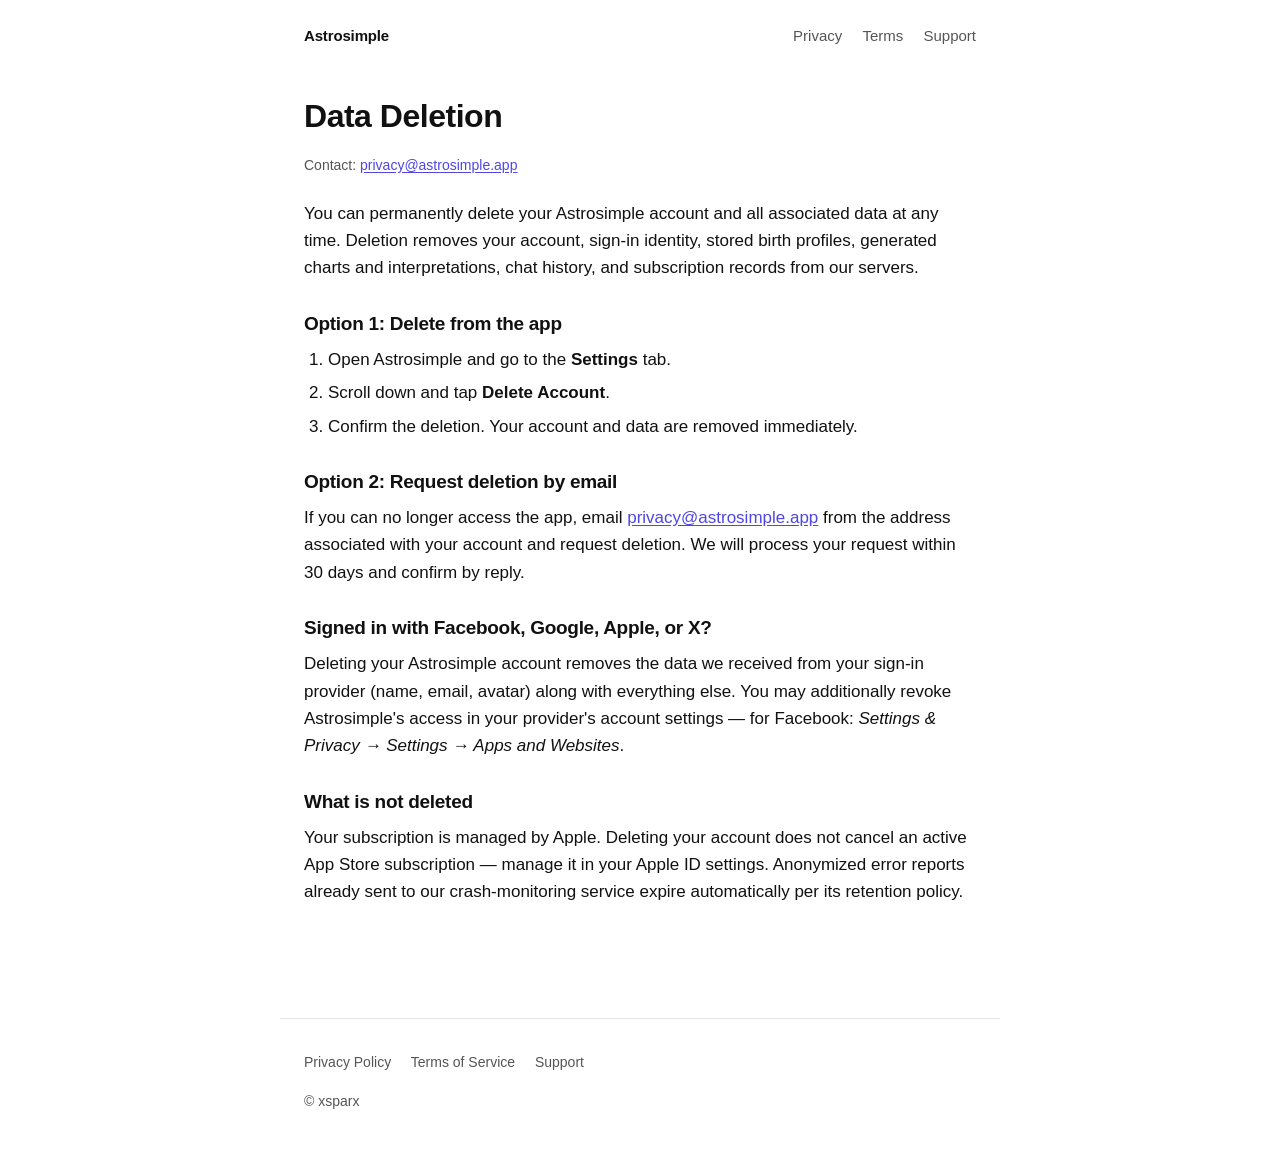
==== data-deletion/index.html @ 315b2135 "Add /data-deletion page for Meta app review Co-Authored-By: Claude Opus 4.8 <noreply@anthropic.com>" ====
<!doctype html>
<html lang="en">
<head>
  <meta charset="utf-8" />
  <meta name="viewport" content="width=device-width, initial-scale=1" />
  <title>Data Deletion — Astrosimple</title>
  <meta name="description" content="How to delete your Astrosimple account and all associated data." />
  <link rel="stylesheet" href="/styles.css" />
  <link rel="icon" href="/favicon.ico" sizes="any" />
</head>
<body>
  <header class="site">
    <a class="brand" href="/">Astrosimple</a>
    <nav>
      <a href="/privacy/">Privacy</a>
      <a href="/terms/">Terms</a>
      <a href="/support/">Support</a>
    </nav>
  </header>

  <main>
    <h1>Data Deletion</h1>
    <p class="meta">
      Contact: <a href="mailto:privacy@astrosimple.app">privacy@astrosimple.app</a>
    </p>

    <p>You can permanently delete your Astrosimple account and all associated data at any time. Deletion removes your account, sign-in identity, stored birth profiles, generated charts and interpretations, chat history, and subscription records from our servers.</p>

    <h3>Option 1: Delete from the app</h3>
    <ol>
      <li>Open Astrosimple and go to the <strong>Settings</strong> tab.</li>
      <li>Scroll down and tap <strong>Delete Account</strong>.</li>
      <li>Confirm the deletion. Your account and data are removed immediately.</li>
    </ol>

    <h3>Option 2: Request deletion by email</h3>
    <p>If you can no longer access the app, email <a href="mailto:privacy@astrosimple.app">privacy@astrosimple.app</a> from the address associated with your account and request deletion. We will process your request within 30 days and confirm by reply.</p>

    <h3>Signed in with Facebook, Google, Apple, or X?</h3>
    <p>Deleting your Astrosimple account removes the data we received from your sign-in provider (name, email, avatar) along with everything else. You may additionally revoke Astrosimple's access in your provider's account settings — for Facebook: <em>Settings &amp; Privacy → Settings → Apps and Websites</em>.</p>

    <h3>What is not deleted</h3>
    <p>Your subscription is managed by Apple. Deleting your account does not cancel an active App Store subscription — manage it in your Apple ID settings. Anonymized error reports already sent to our crash-monitoring service expire automatically per its retention policy.</p>
  </main>

  <footer class="site">
    <div>
      <a href="/privacy/">Privacy Policy</a>
      <a href="/terms/">Terms of Service</a>
      <a href="/support/">Support</a>
    </div>
    <p style="margin-top: 16px;">&copy; xsparx</p>
  </footer>
</body>
</html>
---- styles.css ----
:root {
  color-scheme: light dark;

  --bg: #ffffff;
  --fg: #111111;
  --fg-muted: #555555;
  --link: #4f46e5;
  --link-hover: #312e81;
  --border: #e5e5e5;
  --card: #fafafa;
  --max: 720px;
}

@media (prefers-color-scheme: dark) {
  :root {
    --bg: #0b0b0f;
    --fg: #f2f2f2;
    --fg-muted: #9aa0a6;
    --link: #a5b4fc;
    --link-hover: #c7d2fe;
    --border: #2a2a30;
    --card: #16161d;
  }
}

* { box-sizing: border-box; }

html, body {
  margin: 0;
  padding: 0;
  background: var(--bg);
  color: var(--fg);
  font-family: -apple-system, BlinkMacSystemFont, "SF Pro Text", "Segoe UI",
               Roboto, Oxygen, Ubuntu, Cantarell, "Helvetica Neue", Arial, sans-serif;
  font-size: 17px;
  line-height: 1.6;
  -webkit-font-smoothing: antialiased;
  -moz-osx-font-smoothing: grayscale;
  text-rendering: optimizeLegibility;
}

main {
  max-width: var(--max);
  margin: 0 auto;
  padding: 48px 24px 96px;
}

header.site {
  max-width: var(--max);
  margin: 0 auto;
  padding: 24px 24px 0;
  display: flex;
  align-items: center;
  justify-content: space-between;
  font-size: 15px;
}

header.site a.brand {
  font-weight: 600;
  text-decoration: none;
  color: var(--fg);
  letter-spacing: -0.01em;
}

header.site nav a {
  color: var(--fg-muted);
  text-decoration: none;
  margin-left: 16px;
}

header.site nav a:hover { color: var(--fg); }

footer.site {
  max-width: var(--max);
  margin: 0 auto;
  padding: 32px 24px 48px;
  font-size: 14px;
  color: var(--fg-muted);
  border-top: 1px solid var(--border);
}

footer.site a {
  color: var(--fg-muted);
  text-decoration: none;
  margin-right: 16px;
}

footer.site a:hover { color: var(--fg); }

h1, h2, h3, h4 {
  letter-spacing: -0.015em;
  line-height: 1.3;
  margin-top: 1.6em;
  margin-bottom: 0.5em;
}

h1 { font-size: 32px; margin-top: 0; }
h2 { font-size: 24px; }
h3 { font-size: 19px; }

p, ul, ol { margin: 0 0 1em 0; }

a { color: var(--link); text-decoration: underline; text-underline-offset: 2px; }
a:hover { color: var(--link-hover); }

ul, ol { padding-left: 24px; }
li { margin-bottom: 6px; }

hr {
  border: 0;
  border-top: 1px solid var(--border);
  margin: 48px 0;
}

blockquote {
  margin: 16px 0;
  padding: 12px 16px;
  background: var(--card);
  border-left: 3px solid var(--border);
  color: var(--fg-muted);
  font-size: 15px;
}

code {
  font-family: ui-monospace, SFMono-Regular, "SF Mono", Menlo, Consolas, monospace;
  font-size: 0.9em;
  background: var(--card);
  padding: 1px 6px;
  border-radius: 4px;
}

.meta {
  color: var(--fg-muted);
  font-size: 14px;
  margin-bottom: 24px;
}

.lang-switch {
  display: inline-flex;
  gap: 8px;
  margin: 16px 0 32px;
  padding: 4px;
  border: 1px solid var(--border);
  border-radius: 8px;
  background: var(--card);
  font-size: 14px;
}

.lang-switch a {
  padding: 6px 12px;
  text-decoration: none;
  color: var(--fg-muted);
  border-radius: 6px;
}

.lang-switch a.active {
  background: var(--bg);
  color: var(--fg);
  font-weight: 500;
}

.hero {
  padding: 64px 0 32px;
}

.hero h1 {
  font-size: 44px;
  margin: 0 0 12px;
}

.hero p.lede {
  font-size: 19px;
  color: var(--fg-muted);
  max-width: 520px;
  margin: 0 0 24px;
}

.cta-row {
  display: flex;
  flex-wrap: wrap;
  gap: 12px;
  margin-top: 24px;
}

.cta {
  display: inline-block;
  padding: 12px 20px;
  border-radius: 10px;
  background: var(--fg);
  color: var(--bg);
  text-decoration: none;
  font-weight: 500;
  font-size: 15px;
}

.cta.secondary {
  background: transparent;
  color: var(--fg);
  border: 1px solid var(--border);
}

.feature-grid {
  display: grid;
  grid-template-columns: 1fr 1fr;
  gap: 16px;
  margin: 48px 0;
}

@media (max-width: 600px) {
  .feature-grid { grid-template-columns: 1fr; }
  .hero h1 { font-size: 36px; }
  main { padding: 32px 20px 64px; }
}

.feature {
  padding: 20px;
  border: 1px solid var(--border);
  border-radius: 12px;
  background: var(--card);
}

.feature h3 { margin: 0 0 6px; font-size: 17px; }
.feature p { margin: 0; font-size: 15px; color: var(--fg-muted); }
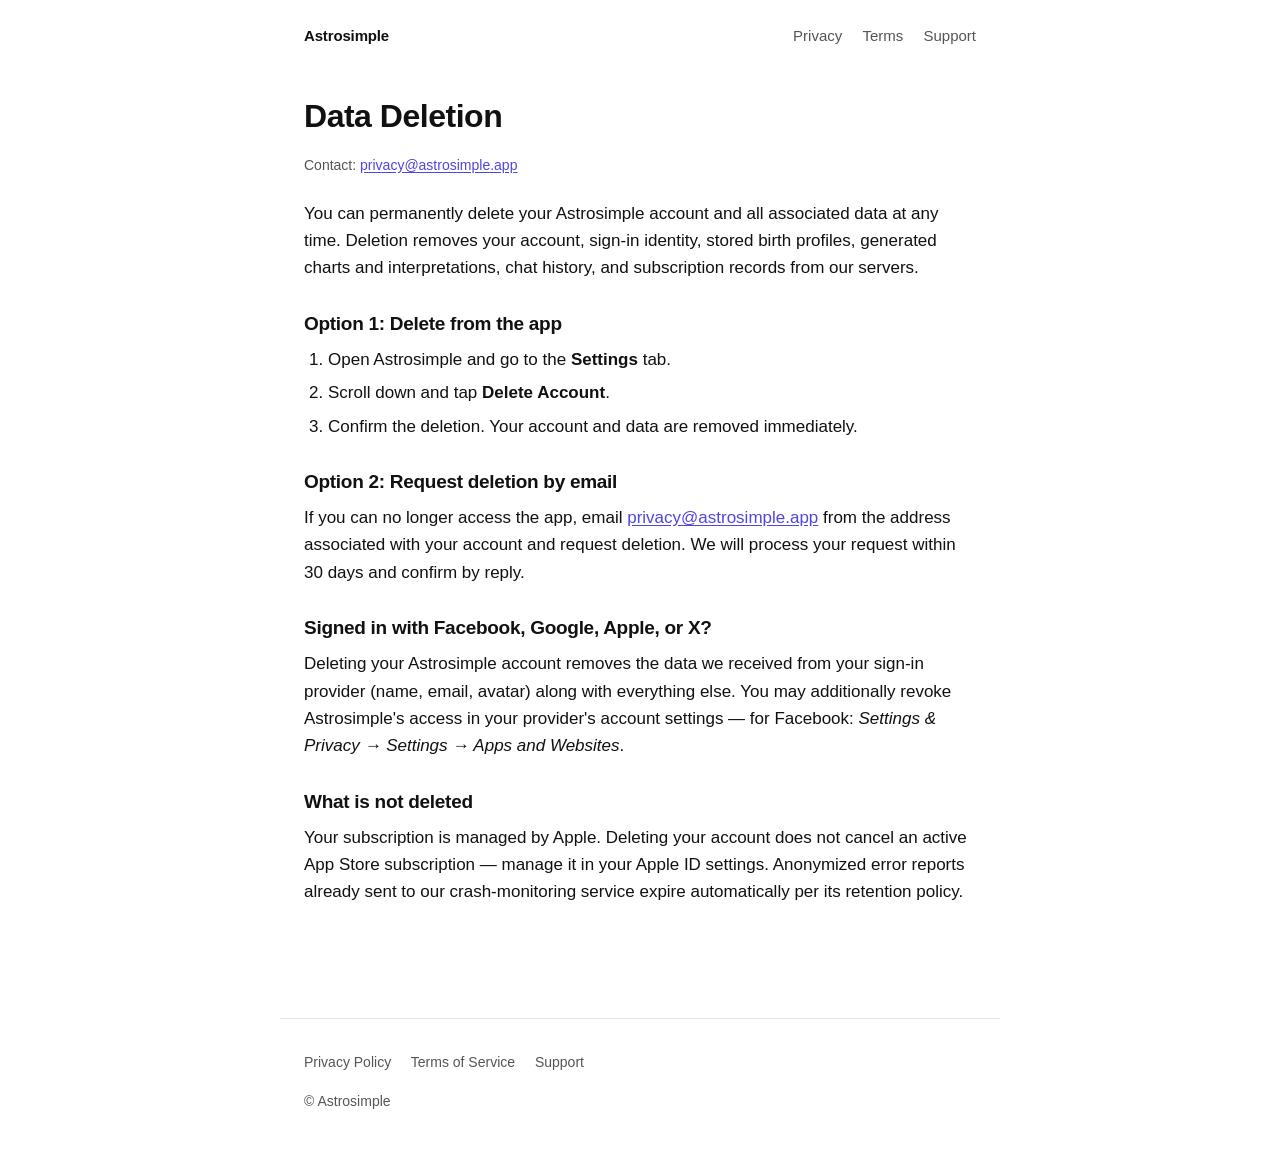
==== commit 6f93e5a2: "Remove xsparx branding, drop RU support section and AI consent toggle copy - Replace © xsparx with ©" ====
--- a/data-deletion/index.html
+++ b/data-deletion/index.html
@@ -49,7 +49,7 @@
       <a href="/terms/">Terms of Service</a>
       <a href="/support/">Support</a>
     </div>
-    <p style="margin-top: 16px;">&copy; xsparx</p>
+    <p style="margin-top: 16px;">&copy; Astrosimple</p>
   </footer>
 </body>
 </html>
--- a/styles.css
+++ b/styles.css
@@ -135,30 +135,6 @@
   margin-bottom: 24px;
 }
 
-.lang-switch {
-  display: inline-flex;
-  gap: 8px;
-  margin: 16px 0 32px;
-  padding: 4px;
-  border: 1px solid var(--border);
-  border-radius: 8px;
-  background: var(--card);
-  font-size: 14px;
-}
-
-.lang-switch a {
-  padding: 6px 12px;
-  text-decoration: none;
-  color: var(--fg-muted);
-  border-radius: 6px;
-}
-
-.lang-switch a.active {
-  background: var(--bg);
-  color: var(--fg);
-  font-weight: 500;
-}
-
 .hero {
   padding: 64px 0 32px;
 }
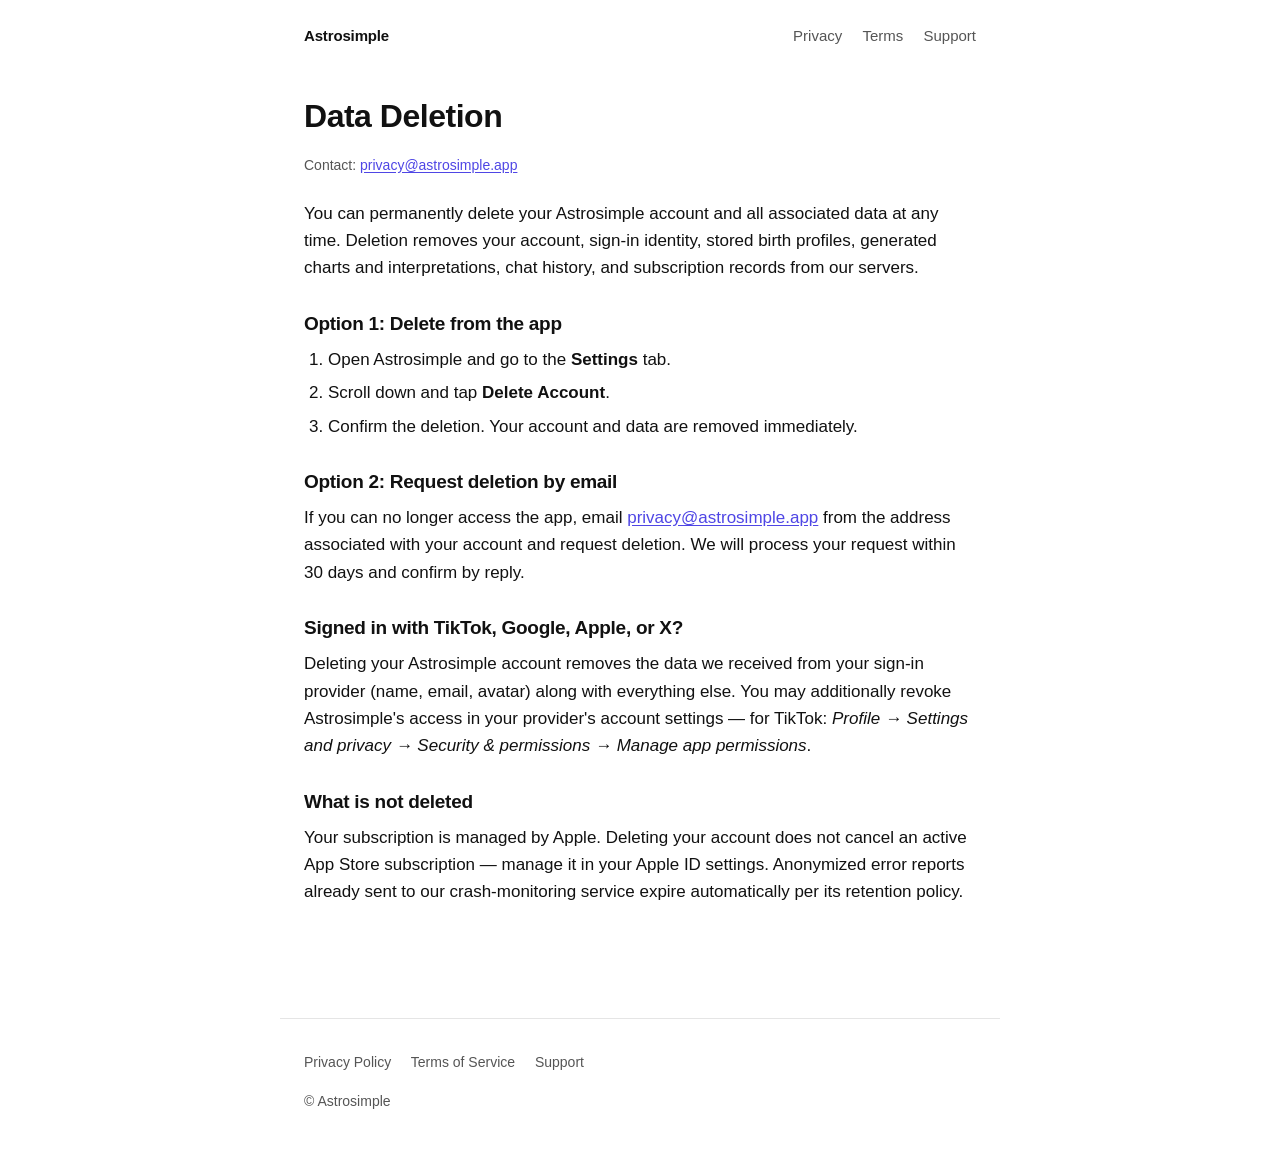
==== commit 7f52cb09: "Swap Facebook sign-in references for TikTok across legal docs Privacy, terms, and data-deletion page" ====
--- a/data-deletion/index.html
+++ b/data-deletion/index.html
@@ -36,8 +36,8 @@
     <h3>Option 2: Request deletion by email</h3>
     <p>If you can no longer access the app, email <a href="mailto:privacy@astrosimple.app">privacy@astrosimple.app</a> from the address associated with your account and request deletion. We will process your request within 30 days and confirm by reply.</p>
 
-    <h3>Signed in with Facebook, Google, Apple, or X?</h3>
-    <p>Deleting your Astrosimple account removes the data we received from your sign-in provider (name, email, avatar) along with everything else. You may additionally revoke Astrosimple's access in your provider's account settings — for Facebook: <em>Settings &amp; Privacy → Settings → Apps and Websites</em>.</p>
+    <h3>Signed in with TikTok, Google, Apple, or X?</h3>
+    <p>Deleting your Astrosimple account removes the data we received from your sign-in provider (name, email, avatar) along with everything else. You may additionally revoke Astrosimple's access in your provider's account settings — for TikTok: <em>Profile → Settings and privacy → Security &amp; permissions → Manage app permissions</em>.</p>
 
     <h3>What is not deleted</h3>
     <p>Your subscription is managed by Apple. Deleting your account does not cancel an active App Store subscription — manage it in your Apple ID settings. Anonymized error reports already sent to our crash-monitoring service expire automatically per its retention policy.</p>
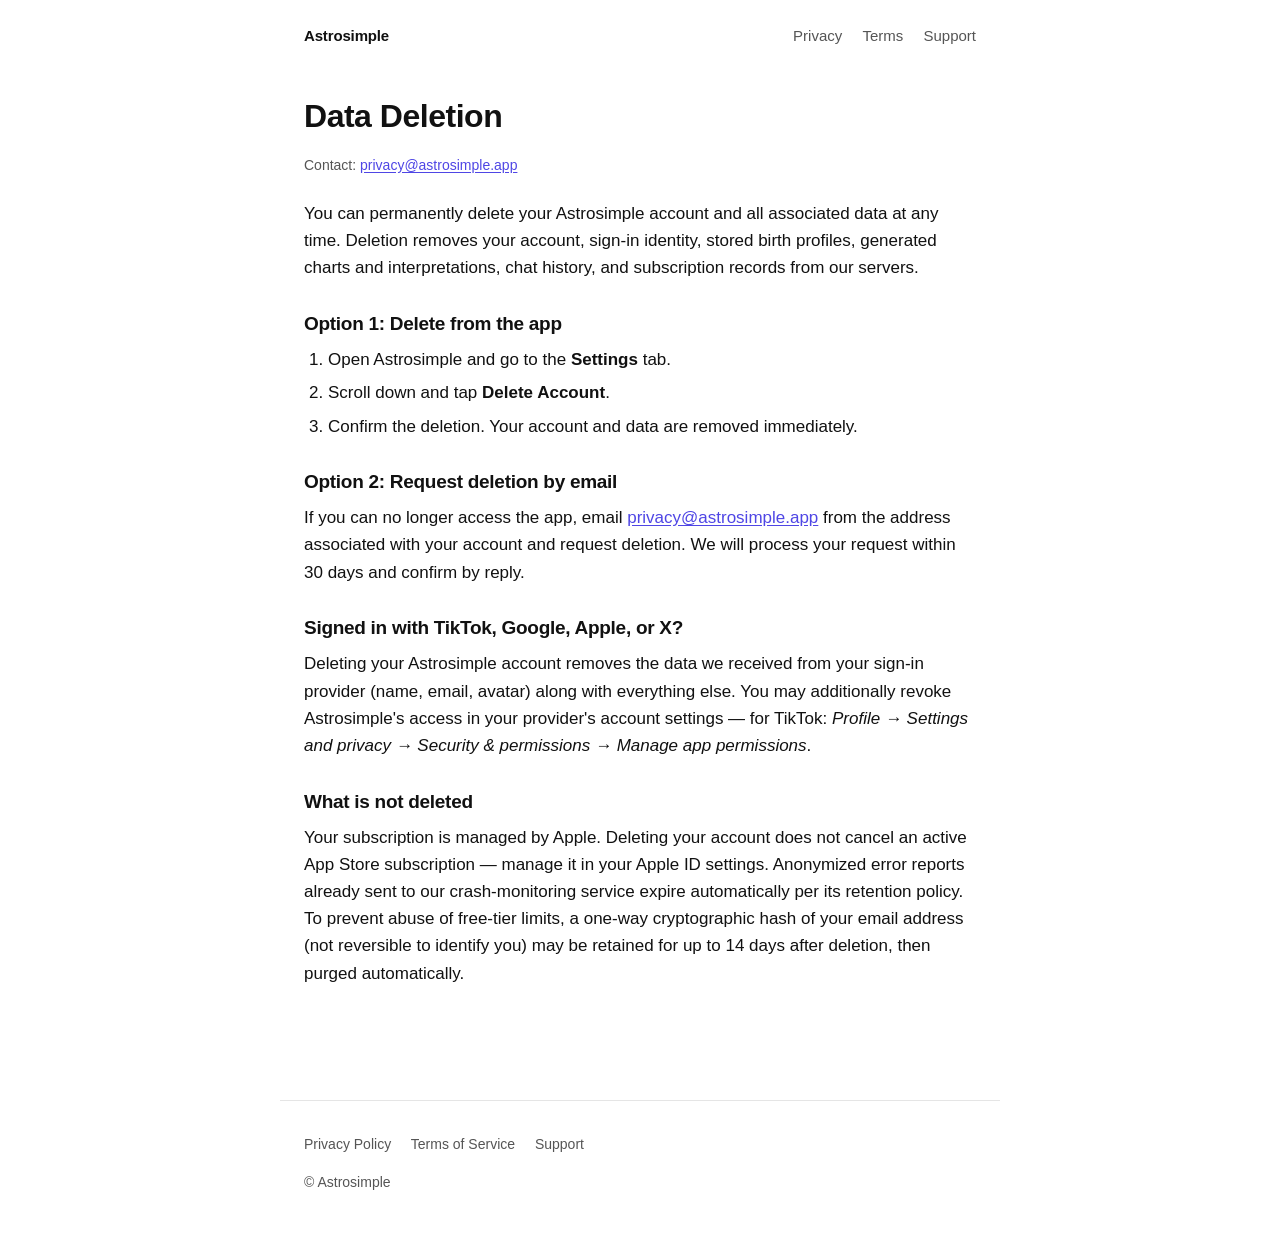
==== commit 7dc7ef27: "Sync legal/support pages with current app behavior - privacy: correct AI provider list (OpenRouter, " ====
--- a/data-deletion/index.html
+++ b/data-deletion/index.html
@@ -40,7 +40,7 @@
     <p>Deleting your Astrosimple account removes the data we received from your sign-in provider (name, email, avatar) along with everything else. You may additionally revoke Astrosimple's access in your provider's account settings — for TikTok: <em>Profile → Settings and privacy → Security &amp; permissions → Manage app permissions</em>.</p>
 
     <h3>What is not deleted</h3>
-    <p>Your subscription is managed by Apple. Deleting your account does not cancel an active App Store subscription — manage it in your Apple ID settings. Anonymized error reports already sent to our crash-monitoring service expire automatically per its retention policy.</p>
+    <p>Your subscription is managed by Apple. Deleting your account does not cancel an active App Store subscription — manage it in your Apple ID settings. Anonymized error reports already sent to our crash-monitoring service expire automatically per its retention policy. To prevent abuse of free-tier limits, a one-way cryptographic hash of your email address (not reversible to identify you) may be retained for up to 14 days after deletion, then purged automatically.</p>
   </main>
 
   <footer class="site">
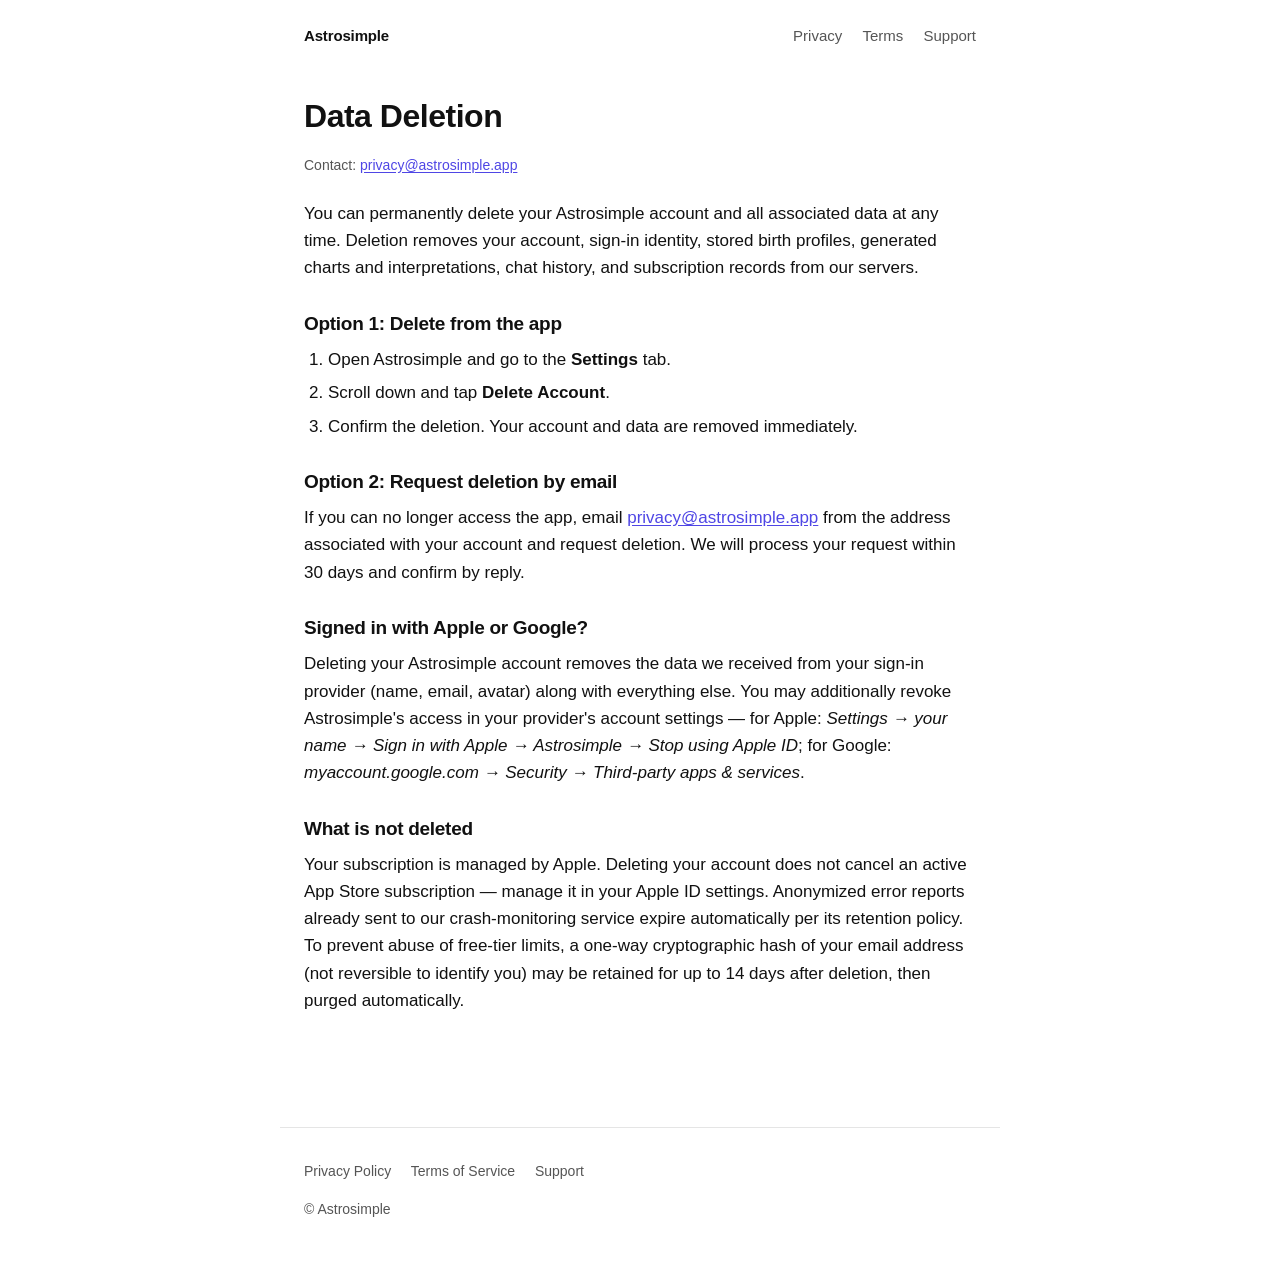
==== commit 6996e1a3: "Fix sign-in provider list to match shipping app App ships Apple, Google, and email sign-in only. X a" ====
--- a/data-deletion/index.html
+++ b/data-deletion/index.html
@@ -36,8 +36,8 @@
     <h3>Option 2: Request deletion by email</h3>
     <p>If you can no longer access the app, email <a href="mailto:privacy@astrosimple.app">privacy@astrosimple.app</a> from the address associated with your account and request deletion. We will process your request within 30 days and confirm by reply.</p>
 
-    <h3>Signed in with TikTok, Google, Apple, or X?</h3>
-    <p>Deleting your Astrosimple account removes the data we received from your sign-in provider (name, email, avatar) along with everything else. You may additionally revoke Astrosimple's access in your provider's account settings — for TikTok: <em>Profile → Settings and privacy → Security &amp; permissions → Manage app permissions</em>.</p>
+    <h3>Signed in with Apple or Google?</h3>
+    <p>Deleting your Astrosimple account removes the data we received from your sign-in provider (name, email, avatar) along with everything else. You may additionally revoke Astrosimple's access in your provider's account settings — for Apple: <em>Settings → your name → Sign in with Apple → Astrosimple → Stop using Apple ID</em>; for Google: <em>myaccount.google.com → Security → Third-party apps &amp; services</em>.</p>
 
     <h3>What is not deleted</h3>
     <p>Your subscription is managed by Apple. Deleting your account does not cancel an active App Store subscription — manage it in your Apple ID settings. Anonymized error reports already sent to our crash-monitoring service expire automatically per its retention policy. To prevent abuse of free-tier limits, a one-way cryptographic hash of your email address (not reversible to identify you) may be retained for up to 14 days after deletion, then purged automatically.</p>
